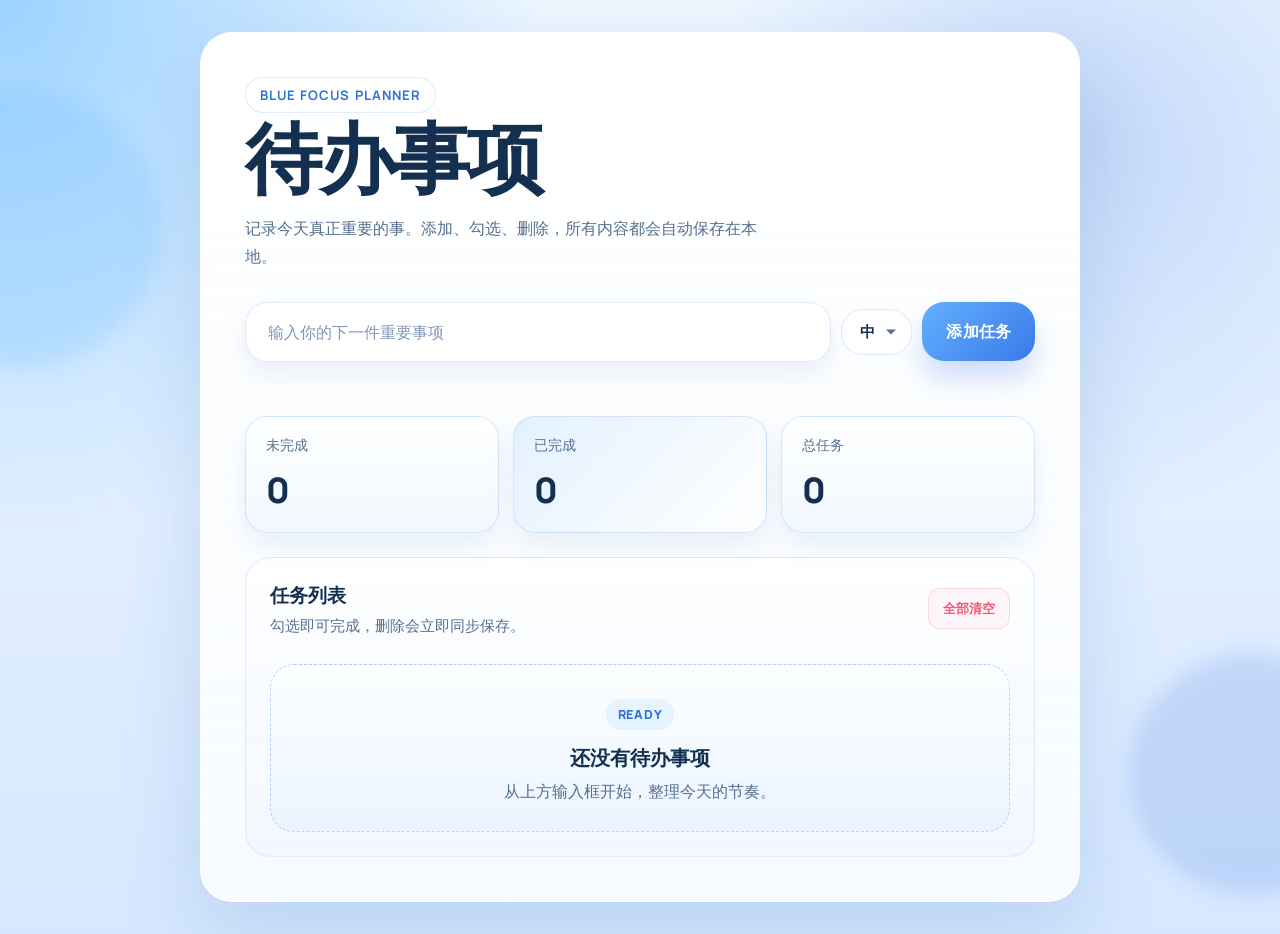
==== index.html @ 02924224 "Initial commit: To-Do list Web App" ====
<!DOCTYPE html>
<html lang="zh-CN">
  <head>
    <meta charset="UTF-8" />
    <meta name="viewport" content="width=device-width, initial-scale=1.0" />
    <title>清波待办</title>
    <meta
      name="description"
      content="一个清新现代的待办事项应用，支持本地存储、任务统计与响应式布局。"
    />
    <link rel="preconnect" href="https://fonts.googleapis.com" />
    <link rel="preconnect" href="https://fonts.gstatic.com" crossorigin />
    <link
      href="https://fonts.googleapis.com/css2?family=Cormorant+Garamond:wght@500;600;700&family=Manrope:wght@400;500;600;700;800&display=swap"
      rel="stylesheet"
    />
    <link rel="stylesheet" href="./style.css" />
  </head>
  <body>
    <div class="page-shell">
      <div class="ambient ambient-left" aria-hidden="true"></div>
      <div class="ambient ambient-right" aria-hidden="true"></div>

      <main class="app-card">
        <header class="hero">
          <p class="eyebrow">Blue Focus Planner</p>
          <h1>待办事项</h1>
          <p class="hero-copy">
            记录今天真正重要的事。添加、勾选、删除，所有内容都会自动保存在本地。
          </p>
        </header>

        <section class="composer" aria-label="添加待办事项">
          <div class="composer-row">
            <label class="sr-only" for="todo-input">输入任务内容</label>
            <input
              id="todo-input"
              class="todo-input"
              type="text"
              placeholder="输入你的下一件重要事项"
              maxlength="120"
            />
            <div class="priority-select">
              <label class="sr-only" for="priority-input">选择优先级</label>
              <select id="priority-input" class="priority-input">
                <option value="low">低</option>
                <option value="medium" selected>中</option>
                <option value="high">高</option>
              </select>
            </div>
            <button id="add-button" class="add-button" type="button">添加任务</button>
          </div>
        </section>

        <p id="feedback" class="feedback" aria-live="polite"></p>

        <section class="stats-grid" aria-label="任务统计">
          <article class="stat-card">
            <span class="stat-label">未完成</span>
            <strong id="pending-count" class="stat-value">0</strong>
          </article>
          <article class="stat-card stat-card-accent">
            <span class="stat-label">已完成</span>
            <strong id="completed-count" class="stat-value">0</strong>
          </article>
          <article class="stat-card">
            <span class="stat-label">总任务</span>
            <strong id="total-count" class="stat-value">0</strong>
          </article>
        </section>

        <section class="list-panel" aria-label="任务列表">
          <div class="list-head">
            <div>
              <h2>任务列表</h2>
              <p>勾选即可完成，删除会立即同步保存。</p>
            </div>
            <button id="clear-all-button" class="clear-all-button" type="button">
              全部清空
            </button>
          </div>

          <ul id="todo-list" class="todo-list"></ul>

          <div id="empty-state" class="empty-state">
            <span class="empty-badge">Ready</span>
            <h3>还没有待办事项</h3>
            <p>从上方输入框开始，整理今天的节奏。</p>
          </div>
        </section>
      </main>
    </div>

    <script src="./script.js"></script>
  </body>
</html>
---- style.css ----
:root {
  --bg-top: #eef7ff;
  --bg-bottom: #d6e8ff;
  --surface: rgba(255, 255, 255, 0.78);
  --surface-strong: rgba(255, 255, 255, 0.94);
  --surface-soft: rgba(244, 250, 255, 0.88);
  --line: rgba(120, 171, 231, 0.28);
  --text-main: #133050;
  --text-soft: #55708f;
  --text-faint: #7f99b8;
  --blue-strong: #2f72d6;
  --blue-mid: #5b9ef4;
  --blue-soft: #dcedff;
  --danger: #ef5c7a;
  --shadow-lg: 0 28px 80px rgba(56, 105, 174, 0.18);
  --shadow-md: 0 18px 40px rgba(72, 123, 193, 0.16);
  --shadow-sm: 0 12px 24px rgba(102, 143, 201, 0.12);
  --radius-xl: 32px;
  --radius-lg: 22px;
  --radius-md: 16px;
  --radius-sm: 12px;
}

* {
  box-sizing: border-box;
}

html {
  font-size: 16px;
}

body {
  margin: 0;
  min-height: 100vh;
  font-family: "Manrope", sans-serif;
  color: var(--text-main);
  background:
    radial-gradient(circle at top left, rgba(142, 204, 255, 0.85), transparent 34%),
    radial-gradient(circle at 85% 15%, rgba(105, 152, 238, 0.3), transparent 28%),
    linear-gradient(180deg, var(--bg-top) 0%, var(--bg-bottom) 100%);
}

button,
input {
  font: inherit;
}

.page-shell {
  position: relative;
  min-height: 100vh;
  padding: 32px 20px;
  overflow: hidden;
}

.ambient {
  position: absolute;
  border-radius: 999px;
  filter: blur(10px);
  pointer-events: none;
}

.ambient-left {
  top: 88px;
  left: -120px;
  width: 280px;
  height: 280px;
  background: rgba(110, 188, 255, 0.24);
}

.ambient-right {
  right: -90px;
  bottom: 40px;
  width: 240px;
  height: 240px;
  background: rgba(70, 117, 223, 0.18);
}

.app-card {
  position: relative;
  z-index: 1;
  width: min(100%, 880px);
  margin: 0 auto;
  padding: 44px;
  border: 1px solid rgba(255, 255, 255, 0.7);
  border-radius: var(--radius-xl);
  background:
    linear-gradient(180deg, rgba(255, 255, 255, 0.96), rgba(247, 251, 255, 0.82)),
    rgba(255, 255, 255, 0.82);
  box-shadow: var(--shadow-lg);
  backdrop-filter: blur(20px);
}

.hero {
  margin-bottom: 32px;
}

.eyebrow {
  display: inline-flex;
  margin: 0 0 14px;
  padding: 8px 14px;
  border: 1px solid rgba(91, 158, 244, 0.2);
  border-radius: 999px;
  background: rgba(255, 255, 255, 0.7);
  color: var(--blue-strong);
  font-size: 0.82rem;
  font-weight: 700;
  letter-spacing: 0.08em;
  text-transform: uppercase;
}

.hero h1 {
  margin: 0;
  font-family: "Cormorant Garamond", serif;
  font-size: clamp(3rem, 8vw, 4.8rem);
  line-height: 0.92;
  letter-spacing: -0.04em;
}

.hero-copy {
  width: min(100%, 520px);
  margin: 16px 0 0;
  color: var(--text-soft);
  font-size: 1rem;
  line-height: 1.75;
}

.composer {
  display: flex;
  flex-direction: column;
  gap: 10px;
  margin-bottom: 12px;
}

.composer-row {
  display: grid;
  grid-template-columns: minmax(0, 1fr) auto auto;
  gap: 10px;
  align-items: center;
}

.priority-select {
  position: relative;
}

.priority-input {
  padding: 14px 18px;
  border: 1px solid rgba(111, 159, 227, 0.22);
  border-radius: var(--radius-lg);
  background: var(--surface-strong);
  color: var(--text-main);
  font-size: 0.92rem;
  font-weight: 600;
  cursor: pointer;
  outline: none;
  appearance: none;
  background-image: url("data:image/svg+xml,%3Csvg xmlns='http://www.w3.org/2000/svg' width='12' height='8' viewBox='0 0 12 8'%3E%3Cpath fill='%2355708f' d='M1 1.5l5 5 5-5'/%3E%3C/svg%3E");
  background-repeat: no-repeat;
  background-position: right 14px center;
  padding-right: 36px;
  transition: border-color 180ms ease, box-shadow 180ms ease;
}

.priority-input:focus {
  border-color: rgba(47, 114, 214, 0.5);
  box-shadow: 0 0 0 4px rgba(91, 158, 244, 0.12);
}

.priority-badge {
  display: inline-flex;
  padding: 3px 10px;
  border-radius: 999px;
  font-size: 0.78rem;
  font-weight: 700;
  letter-spacing: 0.04em;
  text-transform: uppercase;
}

.priority-badge.high {
  background: rgba(239, 92, 122, 0.12);
  color: #c73e5a;
}

.priority-badge.medium {
  background: rgba(245, 166, 35, 0.12);
  color: #c27d0e;
}

.priority-badge.low {
  background: rgba(82, 196, 130, 0.12);
  color: #2e8f5c;
}

.todo-item.priority-high {
  border-left: 4px solid #ef5c7a;
}

.todo-item.priority-medium {
  border-left: 4px solid #f5a623;
}

.todo-item.priority-low {
  border-left: 4px solid #52c482;
}

.todo-input {
  width: 100%;
  padding: 18px 22px;
  border: 1px solid rgba(111, 159, 227, 0.22);
  border-radius: var(--radius-lg);
  background: var(--surface-strong);
  color: var(--text-main);
  box-shadow: inset 0 1px 0 rgba(255, 255, 255, 0.6), var(--shadow-sm);
  outline: none;
  transition: border-color 180ms ease, box-shadow 180ms ease, transform 180ms ease;
}

.todo-input::placeholder {
  color: var(--text-faint);
}

.todo-input:focus {
  border-color: rgba(47, 114, 214, 0.5);
  box-shadow:
    0 0 0 6px rgba(91, 158, 244, 0.12),
    inset 0 1px 0 rgba(255, 255, 255, 0.8),
    var(--shadow-sm);
  transform: translateY(-1px);
}

.add-button {
  padding: 18px 24px;
  border: none;
  border-radius: var(--radius-lg);
  background: linear-gradient(135deg, #64b0ff, #3979e8);
  color: #ffffff;
  font-weight: 800;
  letter-spacing: 0.01em;
  box-shadow: 0 18px 28px rgba(57, 121, 232, 0.24);
  cursor: pointer;
  transition: transform 180ms ease, box-shadow 180ms ease, filter 180ms ease;
}

.add-button:hover {
  transform: translateY(-2px);
  box-shadow: 0 22px 34px rgba(57, 121, 232, 0.28);
  filter: saturate(1.05);
}

.add-button:active {
  transform: translateY(0);
}

.feedback {
  min-height: 24px;
  margin: 0 0 18px;
  color: var(--danger);
  font-size: 0.92rem;
}

.stats-grid {
  display: grid;
  grid-template-columns: repeat(3, minmax(0, 1fr));
  gap: 14px;
  margin-bottom: 24px;
}

.stat-card {
  padding: 18px 20px;
  border: 1px solid var(--line);
  border-radius: var(--radius-lg);
  background: linear-gradient(180deg, rgba(255, 255, 255, 0.94), rgba(239, 247, 255, 0.9));
  box-shadow: var(--shadow-sm);
}

.stat-card-accent {
  background: linear-gradient(135deg, rgba(101, 176, 255, 0.16), rgba(255, 255, 255, 0.96));
}

.stat-label {
  display: block;
  color: var(--text-soft);
  font-size: 0.9rem;
  margin-bottom: 10px;
}

.stat-value {
  font-size: clamp(1.65rem, 4vw, 2.2rem);
  font-weight: 800;
}

.list-panel {
  padding: 24px;
  border: 1px solid rgba(115, 166, 233, 0.2);
  border-radius: calc(var(--radius-xl) - 6px);
  background: linear-gradient(180deg, rgba(255, 255, 255, 0.8), rgba(239, 246, 255, 0.72));
  box-shadow: inset 0 1px 0 rgba(255, 255, 255, 0.8);
}

.list-head {
  display: flex;
  align-items: center;
  justify-content: space-between;
  margin-bottom: 18px;
}

.list-head h2 {
  margin: 0 0 6px;
  font-size: 1.2rem;
}

.list-head p {
  margin: 0;
  color: var(--text-soft);
  font-size: 0.92rem;
}

.todo-list {
  display: flex;
  flex-direction: column;
  gap: 12px;
  margin: 0;
  padding: 0;
  list-style: none;
}

.todo-item {
  display: grid;
  grid-template-columns: auto minmax(0, 1fr) auto;
  gap: 14px;
  align-items: center;
  padding: 16px 18px;
  border: 1px solid rgba(113, 163, 231, 0.18);
  border-radius: 18px;
  background: var(--surface);
  box-shadow: var(--shadow-sm);
  transition: transform 180ms ease, box-shadow 180ms ease, border-color 180ms ease;
}

.todo-item:hover {
  transform: translateY(-1px);
  border-color: rgba(47, 114, 214, 0.26);
  box-shadow: var(--shadow-md);
}

.check-wrap {
  position: relative;
  width: 28px;
  height: 28px;
}

.todo-checkbox {
  position: absolute;
  inset: 0;
  margin: 0;
  opacity: 0;
  cursor: pointer;
}

.check-mark {
  display: block;
  width: 28px;
  height: 28px;
  border: 2px solid rgba(89, 139, 220, 0.4);
  border-radius: 10px;
  background: rgba(255, 255, 255, 0.9);
  box-shadow: inset 0 1px 0 rgba(255, 255, 255, 0.7);
  transition: all 180ms ease;
}

.todo-checkbox:focus-visible + .check-mark {
  box-shadow: 0 0 0 5px rgba(91, 158, 244, 0.16);
}

.todo-checkbox:checked + .check-mark {
  border-color: transparent;
  background:
    linear-gradient(135deg, rgba(96, 178, 255, 1), rgba(48, 115, 218, 1));
}

.todo-checkbox:checked + .check-mark::after {
  content: "";
  position: absolute;
  top: 7px;
  left: 10px;
  width: 6px;
  height: 11px;
  border-right: 2px solid #ffffff;
  border-bottom: 2px solid #ffffff;
  transform: rotate(42deg);
}

.todo-content {
  min-width: 0;
}

.todo-text {
  margin: 0;
  font-size: 1rem;
  line-height: 1.55;
  word-break: break-word;
}

.todo-meta {
  margin-top: 6px;
  color: var(--text-faint);
  font-size: 0.82rem;
}

.todo-item.is-completed .todo-text {
  color: var(--text-faint);
  text-decoration: line-through;
  text-decoration-thickness: 2px;
}

.todo-actions {
  display: flex;
  gap: 6px;
}

.edit-button,
.save-button,
.cancel-button,
.delete-button,
.clear-all-button {
  padding: 10px 14px;
  border: 1px solid rgba(120, 171, 231, 0.25);
  border-radius: 12px;
  background: rgba(255, 255, 255, 0.92);
  color: var(--text-soft);
  font-size: 0.82rem;
  font-weight: 700;
  cursor: pointer;
  transition: transform 180ms ease, background-color 180ms ease, box-shadow 180ms ease, color 180ms ease;
}

.edit-button:hover,
.save-button:hover,
.cancel-button:hover {
  transform: translateY(-1px);
  background: rgba(239, 246, 255, 0.98);
  box-shadow: 0 14px 24px rgba(91, 158, 244, 0.12);
  color: var(--blue-strong);
}

.delete-button {
  border-color: rgba(239, 92, 122, 0.16);
  color: var(--danger);
}

.delete-button:hover {
  transform: translateY(-1px);
  background: rgba(255, 241, 245, 0.98);
  box-shadow: 0 14px 24px rgba(239, 92, 122, 0.12);
}

.clear-all-button {
  border-color: rgba(239, 92, 122, 0.2);
  color: var(--danger);
  background: rgba(255, 241, 245, 0.6);
}

.clear-all-button:hover {
  transform: translateY(-1px);
  background: rgba(255, 241, 245, 0.98);
  box-shadow: 0 14px 24px rgba(239, 92, 122, 0.12);
}

.todo-item.is-editing .todo-content {
  display: none;
}

.edit-form {
  display: none;
  gap: 8px;
  align-items: center;
}

.todo-item.is-editing .edit-form {
  display: flex;
}

.edit-input {
  flex: 1;
  padding: 10px 14px;
  border: 1px solid rgba(47, 114, 214, 0.3);
  border-radius: 12px;
  background: var(--surface-strong);
  color: var(--text-main);
  font-size: 0.95rem;
  outline: none;
}

.edit-input:focus {
  box-shadow: 0 0 0 4px rgba(91, 158, 244, 0.12);
}

.empty-state {
  display: none;
  margin-top: 10px;
  padding: 34px 20px 28px;
  border: 1px dashed rgba(96, 150, 226, 0.4);
  border-radius: 24px;
  background: linear-gradient(180deg, rgba(252, 254, 255, 0.86), rgba(233, 244, 255, 0.88));
  text-align: center;
}

.empty-state.is-visible {
  display: block;
}

.empty-badge {
  display: inline-flex;
  margin-bottom: 14px;
  padding: 7px 12px;
  border-radius: 999px;
  background: rgba(97, 176, 255, 0.12);
  color: var(--blue-strong);
  font-size: 0.78rem;
  font-weight: 800;
  letter-spacing: 0.06em;
  text-transform: uppercase;
}

.empty-state h3 {
  margin: 0 0 8px;
  font-size: 1.22rem;
}

.empty-state p {
  margin: 0;
  color: var(--text-soft);
}

.sr-only {
  position: absolute;
  width: 1px;
  height: 1px;
  padding: 0;
  margin: -1px;
  overflow: hidden;
  clip: rect(0, 0, 0, 0);
  white-space: nowrap;
  border: 0;
}

@media (max-width: 760px) {
  .page-shell {
    padding: 20px 14px;
  }

  .app-card {
    padding: 28px 18px;
    border-radius: 28px;
  }

  .composer-row {
    grid-template-columns: 1fr;
  }

  .stats-grid {
    grid-template-columns: 1fr;
  }

  .list-panel {
    padding: 18px;
  }

  .todo-item {
    grid-template-columns: auto minmax(0, 1fr);
  }

  .todo-actions {
    grid-column: 2;
    justify-self: start;
  }

  .todo-item.is-editing {
    grid-template-columns: 1fr;
  }

  .todo-item.is-editing .check-wrap {
    display: none;
  }

  .todo-item.is-editing .edit-form {
    grid-column: 1 / -1;
    width: 100%;
  }
}

@media (max-width: 480px) {
  .hero h1 {
    font-size: 3.2rem;
  }

  .hero-copy {
    font-size: 0.94rem;
  }

  .todo-input,
  .add-button {
    padding: 16px 18px;
  }

  .todo-item {
    padding: 14px;
    gap: 12px;
  }
}
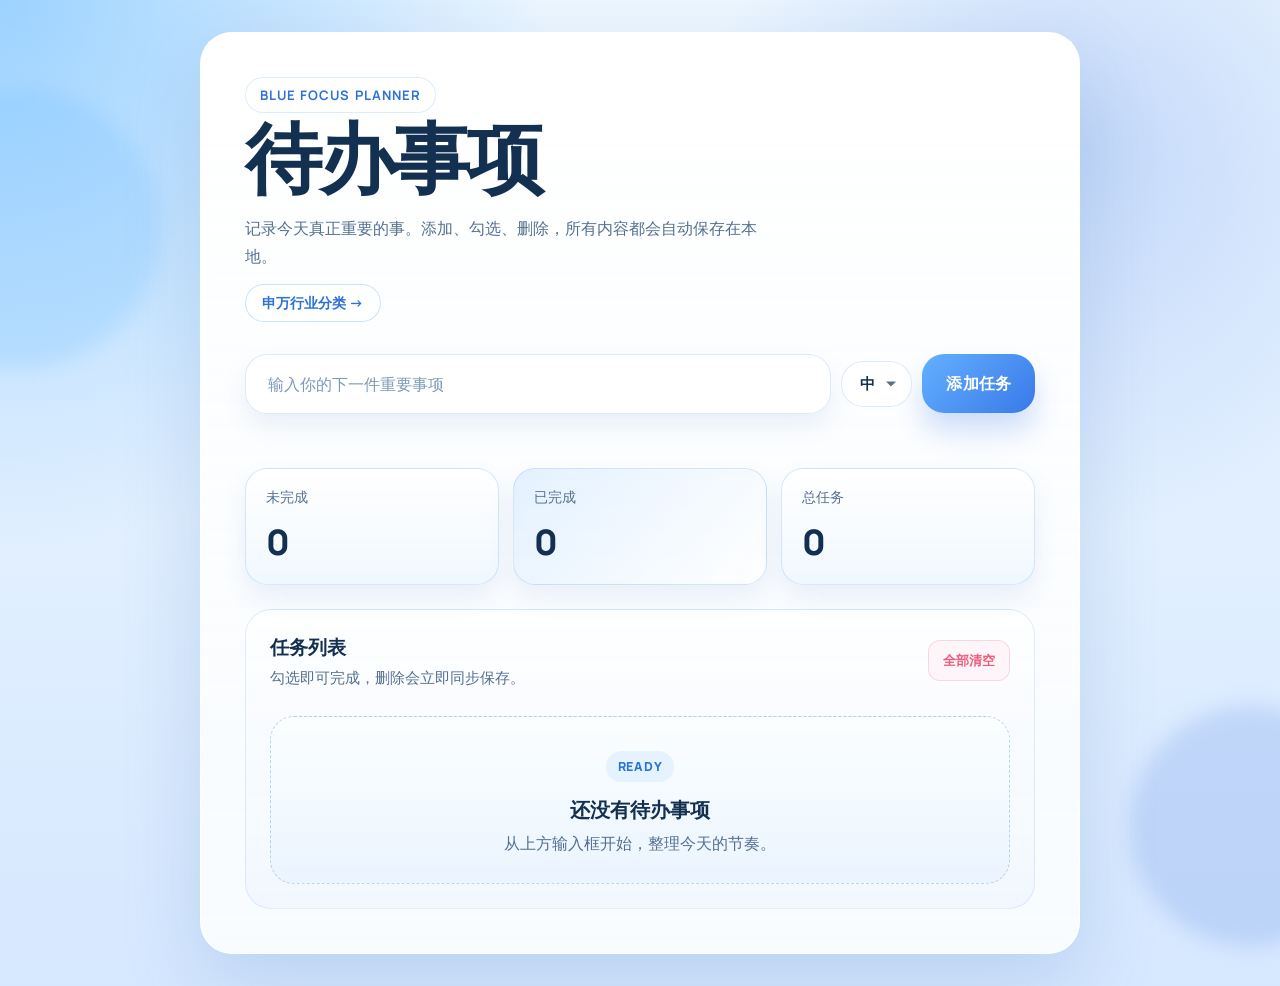
==== commit e837b9d9: "feat: 新增申万行业分类页面并互相添加导航链接 - 新增 industry-picker.html：申万 2021 行业分类股票池勾选页面   含 31 个一级行业、134 个二级分类数据、彩色分" ====
--- a/index.html
+++ b/index.html
@@ -28,6 +28,9 @@
           <p class="hero-copy">
             记录今天真正重要的事。添加、勾选、删除，所有内容都会自动保存在本地。
           </p>
+          <nav class="page-nav" aria-label="页面导航">
+            <a class="page-nav-link" href="./industry-picker.html">申万行业分类 →</a>
+          </nav>
         </header>
 
         <section class="composer" aria-label="添加待办事项">
--- a/style.css
+++ b/style.css
@@ -124,6 +124,28 @@
   line-height: 1.75;
 }
 
+.page-nav {
+  margin-top: 14px;
+}
+
+.page-nav-link {
+  display: inline-block;
+  padding: 8px 16px;
+  border: 1px solid rgba(91, 158, 244, 0.3);
+  border-radius: 999px;
+  background: rgba(255, 255, 255, 0.7);
+  color: var(--blue-strong);
+  font-size: 0.9rem;
+  font-weight: 700;
+  text-decoration: none;
+  transition: transform 180ms ease, box-shadow 180ms ease;
+}
+
+.page-nav-link:hover {
+  transform: translateY(-1px);
+  box-shadow: var(--shadow-sm);
+}
+
 .composer {
   display: flex;
   flex-direction: column;
